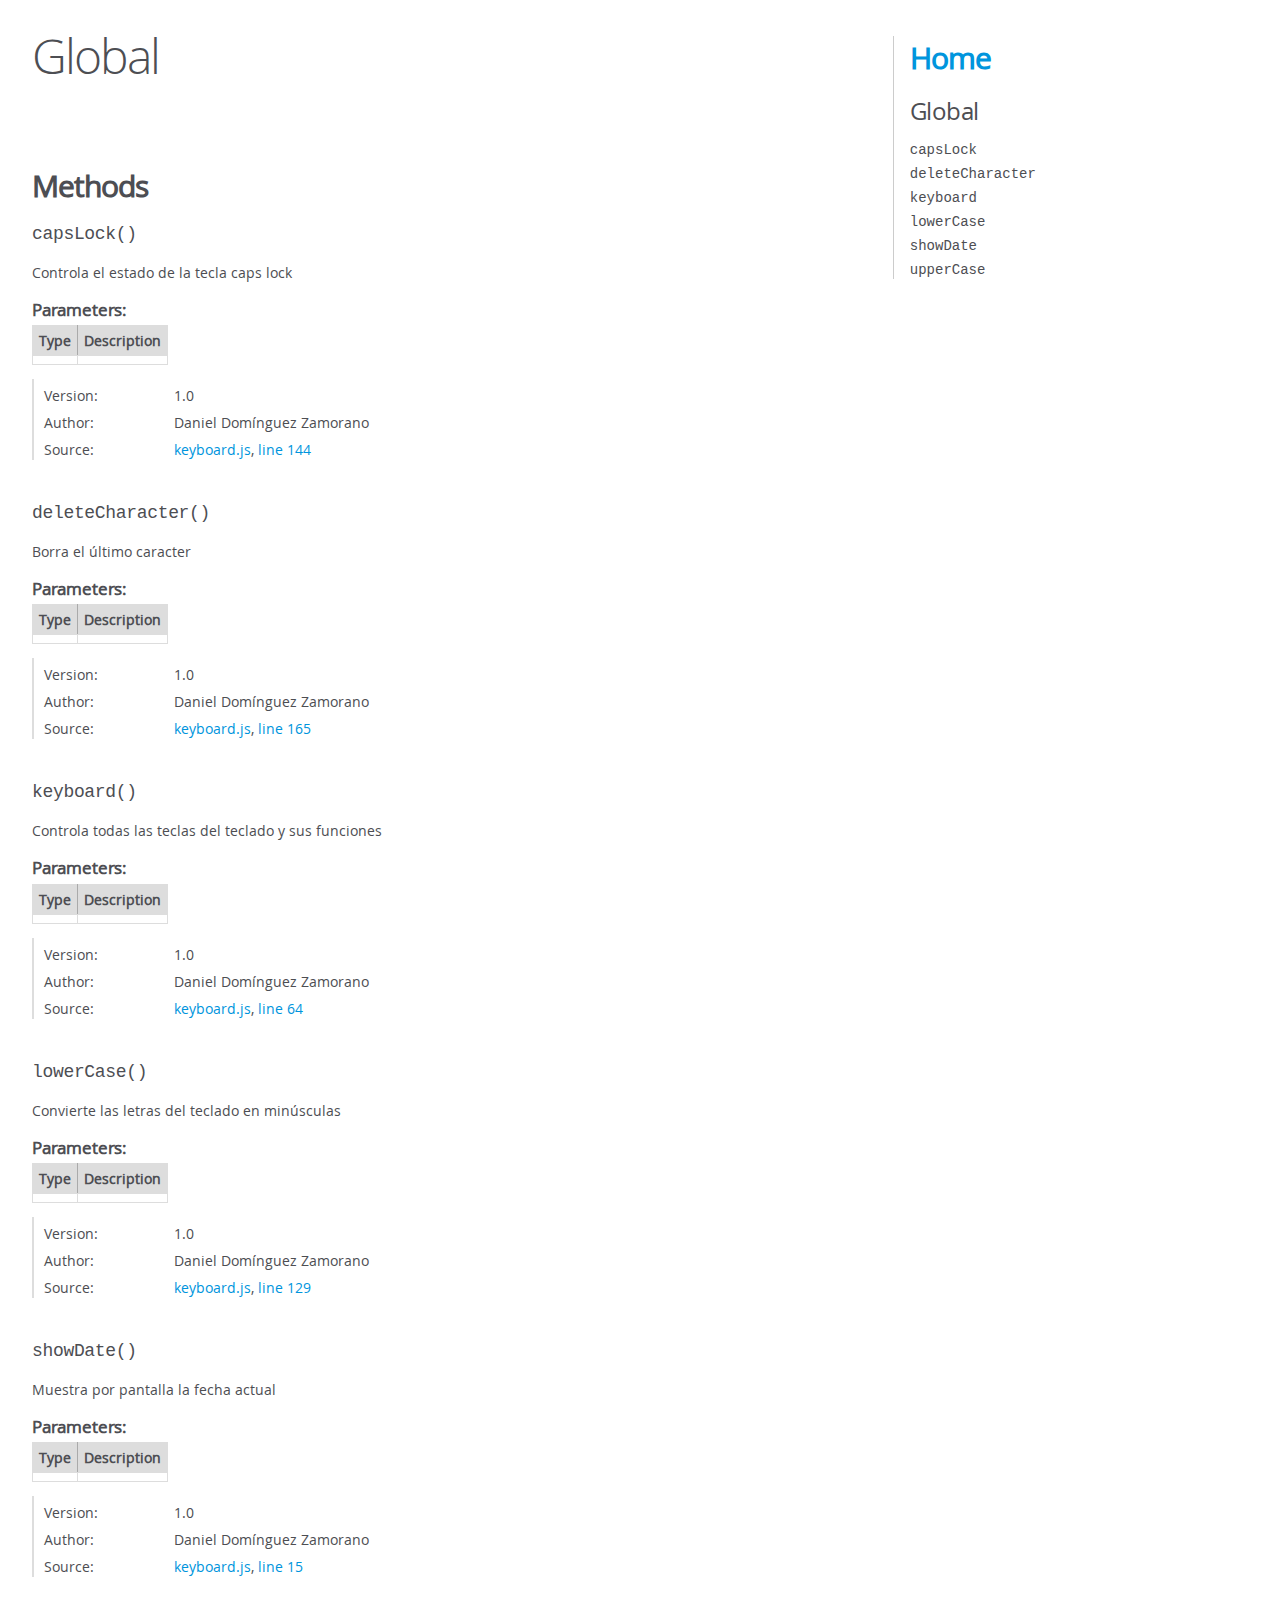
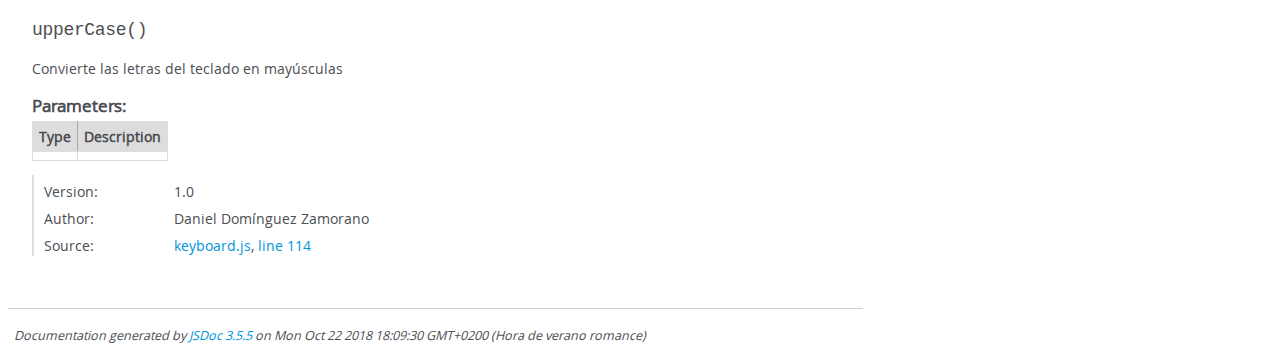
==== js/out/global.html @ e41af38a "Teclado virtual" ====
<!DOCTYPE html>
<html lang="en">
<head>
    <meta charset="utf-8">
    <title>JSDoc: Global</title>

    <script src="scripts/prettify/prettify.js"> </script>
    <script src="scripts/prettify/lang-css.js"> </script>
    <!--[if lt IE 9]>
      <script src="//html5shiv.googlecode.com/svn/trunk/html5.js"></script>
    <![endif]-->
    <link type="text/css" rel="stylesheet" href="styles/prettify-tomorrow.css">
    <link type="text/css" rel="stylesheet" href="styles/jsdoc-default.css">
</head>

<body>

<div id="main">

    <h1 class="page-title">Global</h1>

    




<section>

<header>
    
        <h2></h2>
        
    
</header>

<article>
    <div class="container-overview">
    
        

        


<dl class="details">

    

    

    

    

    

    

    

    

    

    

    

    

    

    

    

    
</dl>


        
    
    </div>

    

    

    

    

    

    

    

    
        <h3 class="subsection-title">Methods</h3>

        
            

    

    
    <h4 class="name" id="capsLock"><span class="type-signature"></span>capsLock<span class="signature">()</span><span class="type-signature"></span></h4>
    

    



<div class="description">
    Controla el estado de la tecla caps lock
</div>









    <h5>Parameters:</h5>
    

<table class="params">
    <thead>
    <tr>
        

        <th>Type</th>

        

        

        <th class="last">Description</th>
    </tr>
    </thead>

    <tbody>
    

        <tr>
            

            <td class="type">
            
            </td>

            

            

            <td class="description last"></td>
        </tr>

    
    </tbody>
</table>






<dl class="details">

    
    <dt class="tag-version">Version:</dt>
    <dd class="tag-version"><ul class="dummy"><li>1.0</li></ul></dd>
    

    

    

    

    

    

    

    

    
    <dt class="tag-author">Author:</dt>
    <dd class="tag-author">
        <ul>
            <li>Daniel Domínguez Zamorano</li>
        </ul>
    </dd>
    

    

    

    

    
    <dt class="tag-source">Source:</dt>
    <dd class="tag-source"><ul class="dummy"><li>
        <a href="keyboard.js.html">keyboard.js</a>, <a href="keyboard.js.html#line144">line 144</a>
    </li></ul></dd>
    

    

    

    
</dl>


















        
            

    

    
    <h4 class="name" id="deleteCharacter"><span class="type-signature"></span>deleteCharacter<span class="signature">()</span><span class="type-signature"></span></h4>
    

    



<div class="description">
    Borra el último caracter
</div>









    <h5>Parameters:</h5>
    

<table class="params">
    <thead>
    <tr>
        

        <th>Type</th>

        

        

        <th class="last">Description</th>
    </tr>
    </thead>

    <tbody>
    

        <tr>
            

            <td class="type">
            
            </td>

            

            

            <td class="description last"></td>
        </tr>

    
    </tbody>
</table>






<dl class="details">

    
    <dt class="tag-version">Version:</dt>
    <dd class="tag-version"><ul class="dummy"><li>1.0</li></ul></dd>
    

    

    

    

    

    

    

    

    
    <dt class="tag-author">Author:</dt>
    <dd class="tag-author">
        <ul>
            <li>Daniel Domínguez Zamorano</li>
        </ul>
    </dd>
    

    

    

    

    
    <dt class="tag-source">Source:</dt>
    <dd class="tag-source"><ul class="dummy"><li>
        <a href="keyboard.js.html">keyboard.js</a>, <a href="keyboard.js.html#line165">line 165</a>
    </li></ul></dd>
    

    

    

    
</dl>


















        
            

    

    
    <h4 class="name" id="keyboard"><span class="type-signature"></span>keyboard<span class="signature">()</span><span class="type-signature"></span></h4>
    

    



<div class="description">
    Controla todas las teclas del teclado y sus funciones
</div>









    <h5>Parameters:</h5>
    

<table class="params">
    <thead>
    <tr>
        

        <th>Type</th>

        

        

        <th class="last">Description</th>
    </tr>
    </thead>

    <tbody>
    

        <tr>
            

            <td class="type">
            
            </td>

            

            

            <td class="description last"></td>
        </tr>

    
    </tbody>
</table>






<dl class="details">

    
    <dt class="tag-version">Version:</dt>
    <dd class="tag-version"><ul class="dummy"><li>1.0</li></ul></dd>
    

    

    

    

    

    

    

    

    
    <dt class="tag-author">Author:</dt>
    <dd class="tag-author">
        <ul>
            <li>Daniel Domínguez Zamorano</li>
        </ul>
    </dd>
    

    

    

    

    
    <dt class="tag-source">Source:</dt>
    <dd class="tag-source"><ul class="dummy"><li>
        <a href="keyboard.js.html">keyboard.js</a>, <a href="keyboard.js.html#line64">line 64</a>
    </li></ul></dd>
    

    

    

    
</dl>


















        
            

    

    
    <h4 class="name" id="lowerCase"><span class="type-signature"></span>lowerCase<span class="signature">()</span><span class="type-signature"></span></h4>
    

    



<div class="description">
    Convierte las letras del teclado en minúsculas
</div>









    <h5>Parameters:</h5>
    

<table class="params">
    <thead>
    <tr>
        

        <th>Type</th>

        

        

        <th class="last">Description</th>
    </tr>
    </thead>

    <tbody>
    

        <tr>
            

            <td class="type">
            
            </td>

            

            

            <td class="description last"></td>
        </tr>

    
    </tbody>
</table>






<dl class="details">

    
    <dt class="tag-version">Version:</dt>
    <dd class="tag-version"><ul class="dummy"><li>1.0</li></ul></dd>
    

    

    

    

    

    

    

    

    
    <dt class="tag-author">Author:</dt>
    <dd class="tag-author">
        <ul>
            <li>Daniel Domínguez Zamorano</li>
        </ul>
    </dd>
    

    

    

    

    
    <dt class="tag-source">Source:</dt>
    <dd class="tag-source"><ul class="dummy"><li>
        <a href="keyboard.js.html">keyboard.js</a>, <a href="keyboard.js.html#line129">line 129</a>
    </li></ul></dd>
    

    

    

    
</dl>


















        
            

    

    
    <h4 class="name" id="showDate"><span class="type-signature"></span>showDate<span class="signature">()</span><span class="type-signature"></span></h4>
    

    



<div class="description">
    Muestra por pantalla la fecha actual
</div>









    <h5>Parameters:</h5>
    

<table class="params">
    <thead>
    <tr>
        

        <th>Type</th>

        

        

        <th class="last">Description</th>
    </tr>
    </thead>

    <tbody>
    

        <tr>
            

            <td class="type">
            
            </td>

            

            

            <td class="description last"></td>
        </tr>

    
    </tbody>
</table>






<dl class="details">

    
    <dt class="tag-version">Version:</dt>
    <dd class="tag-version"><ul class="dummy"><li>1.0</li></ul></dd>
    

    

    

    

    

    

    

    

    
    <dt class="tag-author">Author:</dt>
    <dd class="tag-author">
        <ul>
            <li>Daniel Domínguez Zamorano</li>
        </ul>
    </dd>
    

    

    

    

    
    <dt class="tag-source">Source:</dt>
    <dd class="tag-source"><ul class="dummy"><li>
        <a href="keyboard.js.html">keyboard.js</a>, <a href="keyboard.js.html#line15">line 15</a>
    </li></ul></dd>
    

    

    

    
</dl>


















        
            

    

    
    <h4 class="name" id="upperCase"><span class="type-signature"></span>upperCase<span class="signature">()</span><span class="type-signature"></span></h4>
    

    



<div class="description">
    Convierte las letras del teclado en mayúsculas
</div>









    <h5>Parameters:</h5>
    

<table class="params">
    <thead>
    <tr>
        

        <th>Type</th>

        

        

        <th class="last">Description</th>
    </tr>
    </thead>

    <tbody>
    

        <tr>
            

            <td class="type">
            
            </td>

            

            

            <td class="description last"></td>
        </tr>

    
    </tbody>
</table>






<dl class="details">

    
    <dt class="tag-version">Version:</dt>
    <dd class="tag-version"><ul class="dummy"><li>1.0</li></ul></dd>
    

    

    

    

    

    

    

    

    
    <dt class="tag-author">Author:</dt>
    <dd class="tag-author">
        <ul>
            <li>Daniel Domínguez Zamorano</li>
        </ul>
    </dd>
    

    

    

    

    
    <dt class="tag-source">Source:</dt>
    <dd class="tag-source"><ul class="dummy"><li>
        <a href="keyboard.js.html">keyboard.js</a>, <a href="keyboard.js.html#line114">line 114</a>
    </li></ul></dd>
    

    

    

    
</dl>


















        
    

    

    
</article>

</section>




</div>

<nav>
    <h2><a href="index.html">Home</a></h2><h3>Global</h3><ul><li><a href="global.html#capsLock">capsLock</a></li><li><a href="global.html#deleteCharacter">deleteCharacter</a></li><li><a href="global.html#keyboard">keyboard</a></li><li><a href="global.html#lowerCase">lowerCase</a></li><li><a href="global.html#showDate">showDate</a></li><li><a href="global.html#upperCase">upperCase</a></li></ul>
</nav>

<br class="clear">

<footer>
    Documentation generated by <a href="https://github.com/jsdoc3/jsdoc">JSDoc 3.5.5</a> on Mon Oct 22 2018 18:09:30 GMT+0200 (Hora de verano romance)
</footer>

<script> prettyPrint(); </script>
<script src="scripts/linenumber.js"> </script>
</body>
</html>
---- js/out/styles/prettify-tomorrow.css ----
/* Tomorrow Theme */
/* Original theme - https://github.com/chriskempson/tomorrow-theme */
/* Pretty printing styles. Used with prettify.js. */
/* SPAN elements with the classes below are added by prettyprint. */
/* plain text */
.pln {
  color: #4d4d4c; }

@media screen {
  /* string content */
  .str {
    color: #718c00; }

  /* a keyword */
  .kwd {
    color: #8959a8; }

  /* a comment */
  .com {
    color: #8e908c; }

  /* a type name */
  .typ {
    color: #4271ae; }

  /* a literal value */
  .lit {
    color: #f5871f; }

  /* punctuation */
  .pun {
    color: #4d4d4c; }

  /* lisp open bracket */
  .opn {
    color: #4d4d4c; }

  /* lisp close bracket */
  .clo {
    color: #4d4d4c; }

  /* a markup tag name */
  .tag {
    color: #c82829; }

  /* a markup attribute name */
  .atn {
    color: #f5871f; }

  /* a markup attribute value */
  .atv {
    color: #3e999f; }

  /* a declaration */
  .dec {
    color: #f5871f; }

  /* a variable name */
  .var {
    color: #c82829; }

  /* a function name */
  .fun {
    color: #4271ae; } }
/* Use higher contrast and text-weight for printable form. */
@media print, projection {
  .str {
    color: #060; }

  .kwd {
    color: #006;
    font-weight: bold; }

  .com {
    color: #600;
    font-style: italic; }

  .typ {
    color: #404;
    font-weight: bold; }

  .lit {
    color: #044; }

  .pun, .opn, .clo {
    color: #440; }

  .tag {
    color: #006;
    font-weight: bold; }

  .atn {
    color: #404; }

  .atv {
    color: #060; } }
/* Style */
/*
pre.prettyprint {
  background: white;
  font-family: Consolas, Monaco, 'Andale Mono', monospace;
  font-size: 12px;
  line-height: 1.5;
  border: 1px solid #ccc;
  padding: 10px; }
*/

/* Specify class=linenums on a pre to get line numbering */
ol.linenums {
  margin-top: 0;
  margin-bottom: 0; }

/* IE indents via margin-left */
li.L0,
li.L1,
li.L2,
li.L3,
li.L4,
li.L5,
li.L6,
li.L7,
li.L8,
li.L9 {
  /* */ }

/* Alternate shading for lines */
li.L1,
li.L3,
li.L5,
li.L7,
li.L9 {
  /* */ }
---- js/out/styles/jsdoc-default.css ----
@font-face {
    font-family: 'Open Sans';
    font-weight: normal;
    font-style: normal;
    src: url('../fonts/OpenSans-Regular-webfont.eot');
    src:
        local('Open Sans'),
        local('OpenSans'),
        url('../fonts/OpenSans-Regular-webfont.eot?#iefix') format('embedded-opentype'),
        url('../fonts/OpenSans-Regular-webfont.woff') format('woff'),
        url('../fonts/OpenSans-Regular-webfont.svg#open_sansregular') format('svg');
}

@font-face {
    font-family: 'Open Sans Light';
    font-weight: normal;
    font-style: normal;
    src: url('../fonts/OpenSans-Light-webfont.eot');
    src:
        local('Open Sans Light'),
        local('OpenSans Light'),
        url('../fonts/OpenSans-Light-webfont.eot?#iefix') format('embedded-opentype'),
        url('../fonts/OpenSans-Light-webfont.woff') format('woff'),
        url('../fonts/OpenSans-Light-webfont.svg#open_sanslight') format('svg');
}

html
{
    overflow: auto;
    background-color: #fff;
    font-size: 14px;
}

body
{
    font-family: 'Open Sans', sans-serif;
    line-height: 1.5;
    color: #4d4e53;
    background-color: white;
}

a, a:visited, a:active {
    color: #0095dd;
    text-decoration: none;
}

a:hover {
    text-decoration: underline;
}

header
{
    display: block;
    padding: 0px 4px;
}

tt, code, kbd, samp {
    font-family: Consolas, Monaco, 'Andale Mono', monospace;
}

.class-description {
    font-size: 130%;
    line-height: 140%;
    margin-bottom: 1em;
    margin-top: 1em;
}

.class-description:empty {
    margin: 0;
}

#main {
    float: left;
    width: 70%;
}

article dl {
    margin-bottom: 40px;
}

article img {
  max-width: 100%;
}

section
{
    display: block;
    background-color: #fff;
    padding: 12px 24px;
    border-bottom: 1px solid #ccc;
    margin-right: 30px;
}

.variation {
    display: none;
}

.signature-attributes {
    font-size: 60%;
    color: #aaa;
    font-style: italic;
    font-weight: lighter;
}

nav
{
    display: block;
    float: right;
    margin-top: 28px;
    width: 30%;
    box-sizing: border-box;
    border-left: 1px solid #ccc;
    padding-left: 16px;
}

nav ul {
    font-family: 'Lucida Grande', 'Lucida Sans Unicode', arial, sans-serif;
    font-size: 100%;
    line-height: 17px;
    padding: 0;
    margin: 0;
    list-style-type: none;
}

nav ul a, nav ul a:visited, nav ul a:active {
    font-family: Consolas, Monaco, 'Andale Mono', monospace;
    line-height: 18px;
    color: #4D4E53;
}

nav h3 {
    margin-top: 12px;
}

nav li {
    margin-top: 6px;
}

footer {
    display: block;
    padding: 6px;
    margin-top: 12px;
    font-style: italic;
    font-size: 90%;
}

h1, h2, h3, h4 {
    font-weight: 200;
    margin: 0;
}

h1
{
    font-family: 'Open Sans Light', sans-serif;
    font-size: 48px;
    letter-spacing: -2px;
    margin: 12px 24px 20px;
}

h2, h3.subsection-title
{
    font-size: 30px;
    font-weight: 700;
    letter-spacing: -1px;
    margin-bottom: 12px;
}

h3
{
    font-size: 24px;
    letter-spacing: -0.5px;
    margin-bottom: 12px;
}

h4
{
    font-size: 18px;
    letter-spacing: -0.33px;
    margin-bottom: 12px;
    color: #4d4e53;
}

h5, .container-overview .subsection-title
{
    font-size: 120%;
    font-weight: bold;
    letter-spacing: -0.01em;
    margin: 8px 0 3px 0;
}

h6
{
    font-size: 100%;
    letter-spacing: -0.01em;
    margin: 6px 0 3px 0;
    font-style: italic;
}

table
{
    border-spacing: 0;
    border: 0;
    border-collapse: collapse;
}

td, th
{
    border: 1px solid #ddd;
    margin: 0px;
    text-align: left;
    vertical-align: top;
    padding: 4px 6px;
    display: table-cell;
}

thead tr
{
    background-color: #ddd;
    font-weight: bold;
}

th { border-right: 1px solid #aaa; }
tr > th:last-child { border-right: 1px solid #ddd; }

.ancestors, .attribs { color: #999; }
.ancestors a, .attribs a
{
    color: #999 !important;
    text-decoration: none;
}

.clear
{
    clear: both;
}

.important
{
    font-weight: bold;
    color: #950B02;
}

.yes-def {
    text-indent: -1000px;
}

.type-signature {
    color: #aaa;
}

.name, .signature {
    font-family: Consolas, Monaco, 'Andale Mono', monospace;
}

.details { margin-top: 14px; border-left: 2px solid #DDD; }
.details dt { width: 120px; float: left; padding-left: 10px;  padding-top: 6px; }
.details dd { margin-left: 70px; }
.details ul { margin: 0; }
.details ul { list-style-type: none; }
.details li { margin-left: 30px; padding-top: 6px; }
.details pre.prettyprint { margin: 0 }
.details .object-value { padding-top: 0; }

.description {
    margin-bottom: 1em;
    margin-top: 1em;
}

.code-caption
{
    font-style: italic;
    font-size: 107%;
    margin: 0;
}

.prettyprint
{
    border: 1px solid #ddd;
    width: 80%;
    overflow: auto;
}

.prettyprint.source {
    width: inherit;
}

.prettyprint code
{
    font-size: 100%;
    line-height: 18px;
    display: block;
    padding: 4px 12px;
    margin: 0;
    background-color: #fff;
    color: #4D4E53;
}

.prettyprint code span.line
{
  display: inline-block;
}

.prettyprint.linenums
{
  padding-left: 70px;
  -webkit-user-select: none;
  -moz-user-select: none;
  -ms-user-select: none;
  user-select: none;
}

.prettyprint.linenums ol
{
  padding-left: 0;
}

.prettyprint.linenums li
{
  border-left: 3px #ddd solid;
}

.prettyprint.linenums li.selected,
.prettyprint.linenums li.selected *
{
  background-color: lightyellow;
}

.prettyprint.linenums li *
{
  -webkit-user-select: text;
  -moz-user-select: text;
  -ms-user-select: text;
  user-select: text;
}

.params .name, .props .name, .name code {
    color: #4D4E53;
    font-family: Consolas, Monaco, 'Andale Mono', monospace;
    font-size: 100%;
}

.params td.description > p:first-child,
.props td.description > p:first-child
{
    margin-top: 0;
    padding-top: 0;
}

.params td.description > p:last-child,
.props td.description > p:last-child
{
    margin-bottom: 0;
    padding-bottom: 0;
}

.disabled {
    color: #454545;
}
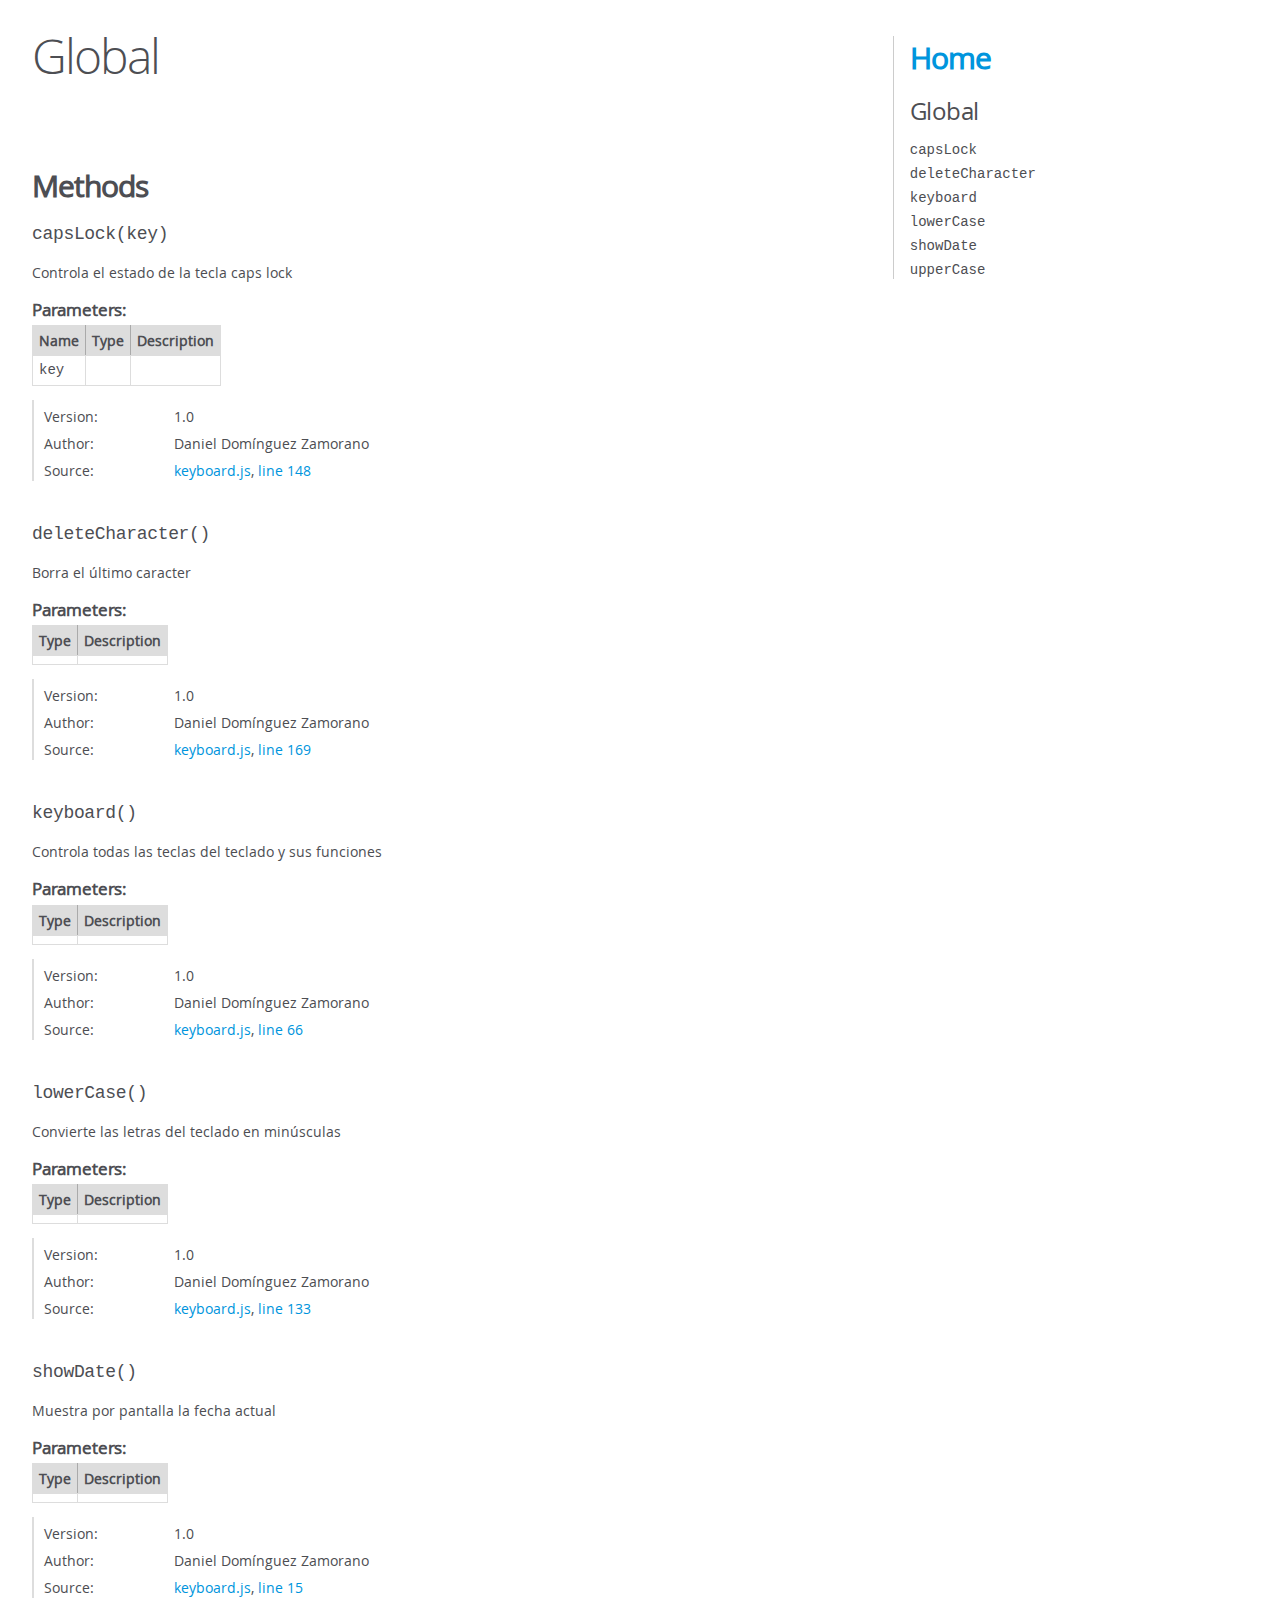
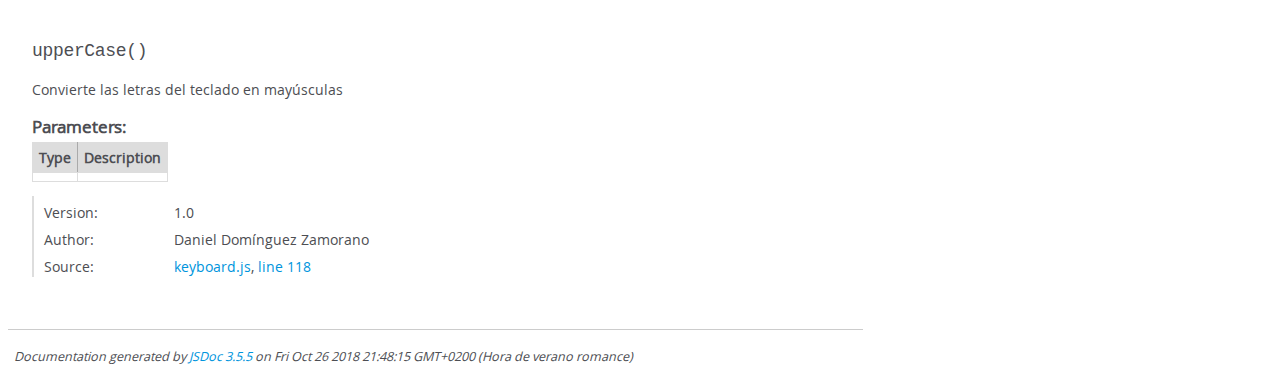
==== commit b03d3971: "minor changes" ====
--- a/js/out/global.html
+++ b/js/out/global.html
@@ -104,7 +104,7 @@
     
 
     
-    <h4 class="name" id="capsLock"><span class="type-signature"></span>capsLock<span class="signature">()</span><span class="type-signature"></span></h4>
+    <h4 class="name" id="capsLock"><span class="type-signature"></span>capsLock<span class="signature">(key)</span><span class="type-signature"></span></h4>
     
 
     
@@ -130,6 +130,8 @@
     <thead>
     <tr>
         
+        <th>Name</th>
+        
 
         <th>Type</th>
 
@@ -145,6 +147,8 @@
     
 
         <tr>
+            
+                <td class="name"><code>key</code></td>
             
 
             <td class="type">
@@ -206,7 +210,7 @@
     
     <dt class="tag-source">Source:</dt>
     <dd class="tag-source"><ul class="dummy"><li>
-        <a href="keyboard.js.html">keyboard.js</a>, <a href="keyboard.js.html#line144">line 144</a>
+        <a href="keyboard.js.html">keyboard.js</a>, <a href="keyboard.js.html#line148">line 148</a>
     </li></ul></dd>
     
 
@@ -342,7 +346,7 @@
     
     <dt class="tag-source">Source:</dt>
     <dd class="tag-source"><ul class="dummy"><li>
-        <a href="keyboard.js.html">keyboard.js</a>, <a href="keyboard.js.html#line165">line 165</a>
+        <a href="keyboard.js.html">keyboard.js</a>, <a href="keyboard.js.html#line169">line 169</a>
     </li></ul></dd>
     
 
@@ -478,7 +482,7 @@
     
     <dt class="tag-source">Source:</dt>
     <dd class="tag-source"><ul class="dummy"><li>
-        <a href="keyboard.js.html">keyboard.js</a>, <a href="keyboard.js.html#line64">line 64</a>
+        <a href="keyboard.js.html">keyboard.js</a>, <a href="keyboard.js.html#line66">line 66</a>
     </li></ul></dd>
     
 
@@ -614,7 +618,7 @@
     
     <dt class="tag-source">Source:</dt>
     <dd class="tag-source"><ul class="dummy"><li>
-        <a href="keyboard.js.html">keyboard.js</a>, <a href="keyboard.js.html#line129">line 129</a>
+        <a href="keyboard.js.html">keyboard.js</a>, <a href="keyboard.js.html#line133">line 133</a>
     </li></ul></dd>
     
 
@@ -886,7 +890,7 @@
     
     <dt class="tag-source">Source:</dt>
     <dd class="tag-source"><ul class="dummy"><li>
-        <a href="keyboard.js.html">keyboard.js</a>, <a href="keyboard.js.html#line114">line 114</a>
+        <a href="keyboard.js.html">keyboard.js</a>, <a href="keyboard.js.html#line118">line 118</a>
     </li></ul></dd>
     
 
@@ -936,7 +940,7 @@
 <br class="clear">
 
 <footer>
-    Documentation generated by <a href="https://github.com/jsdoc3/jsdoc">JSDoc 3.5.5</a> on Mon Oct 22 2018 18:09:30 GMT+0200 (Hora de verano romance)
+    Documentation generated by <a href="https://github.com/jsdoc3/jsdoc">JSDoc 3.5.5</a> on Fri Oct 26 2018 21:48:15 GMT+0200 (Hora de verano romance)
 </footer>
 
 <script> prettyPrint(); </script>
